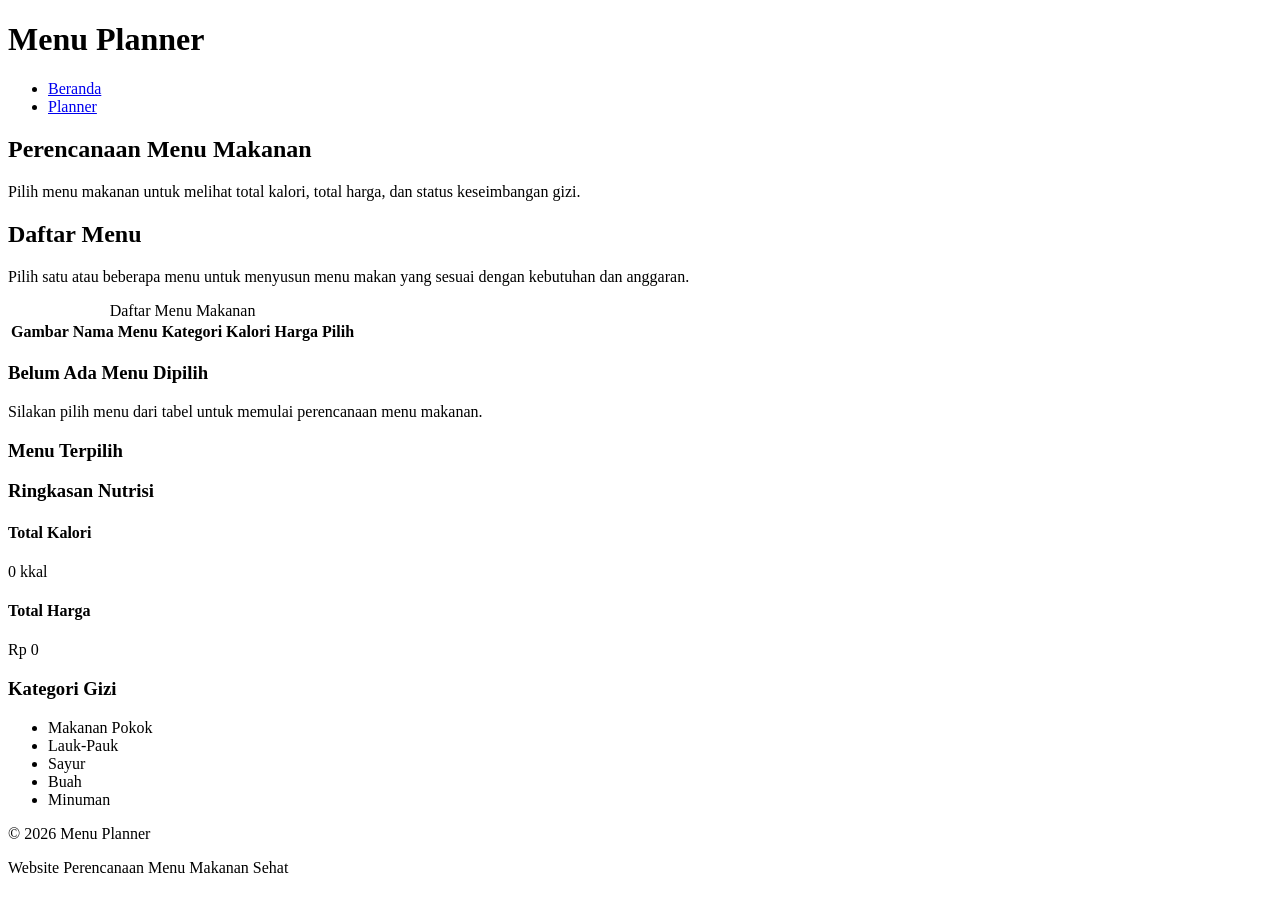
==== planner.html @ 8835a651 "Update index and planner HTML structure" ====
<!DOCTYPE html>

<html lang="id">

<head>
    <meta charset="UTF-8">
    <meta name="viewport" content="width=device-width, initial-scale=1.0">
    <title>Menu Planner</title>
    <link rel="stylesheet" href="css/style.css">
</head>

<body>

<header>

    <div class="logo">
        <h1>Menu Planner</h1>
    </div>

    <nav>

        <ul>
            <li><a href="index.html">Beranda</a></li>
            <li><a href="planner.html">Planner</a></li>
        </ul>

    </nav>

</header>

<main>

    <section class="planner-header">

        <h2>Perencanaan Menu Makanan</h2>

        <p>
            Pilih menu makanan untuk melihat total kalori,
            total harga, dan status keseimbangan gizi.
        </p>

    </section>

    <section class="planner-layout">

        <section class="menu-table-area">

            <h2>Daftar Menu</h2>

            <p>
                Pilih satu atau beberapa menu untuk menyusun
                menu makan yang sesuai dengan kebutuhan dan anggaran.
            </p>

            <table>

                <caption>
                    Daftar Menu Makanan
                </caption>

                <thead>

                    <tr>
                        <th>Gambar</th>
                        <th>Nama Menu</th>
                        <th>Kategori</th>
                        <th>Kalori</th>
                        <th>Harga</th>
                        <th>Pilih</th>
                    </tr>

                </thead>

                <tbody id="menuTableBody">

                </tbody>

            </table>

        </section>

        <aside class="planner-sidebar">

            <section id="emptyState">

                <h3>Belum Ada Menu Dipilih</h3>

                <p>
                    Silakan pilih menu dari tabel untuk memulai
                    perencanaan menu makanan.
                </p>

            </section>

            <section class="selected-menu">

                <h3>Menu Terpilih</h3>

                <div id="selectedImages">

                </div>

            </section>

            <section class="summary">

                <h3>Ringkasan Nutrisi</h3>

                <article class="summary-card">

                    <h4>Total Kalori</h4>

                    <p>
                        <span id="totalCalories">0</span> kkal
                    </p>

                </article>

                <article class="summary-card">

                    <h4>Total Harga</h4>

                    <p>
                        Rp <span id="totalPrice">0</span>
                    </p>

                </article>

            </section>

            <section class="nutrition-status">

                <h3>Kategori Gizi</h3>

                <ul>

                    <li id="statusPokok">
                         Makanan Pokok
                    </li>

                    <li id="statusLauk">
                         Lauk-Pauk
                    </li>

                    <li id="statusSayur">
                         Sayur
                    </li>

                    <li id="statusBuah">
                         Buah
                    </li>

                    <li id="statusMinuman">
                         Minuman
                    </li>

                </ul>

            </section>

            <section id="balancedBadge" hidden>

                <h3>Menu Seimbang</h3>

                <p>
                    Semua kategori gizi telah terpenuhi.
                </p>

            </section>

        </aside>

    </section>

</main>

<footer>

    <p>© 2026 Menu Planner</p>

    <p>
        Website Perencanaan Menu Makanan Sehat
    </p>

</footer>

<script src="js/script.js"></script>

</body>

</html>
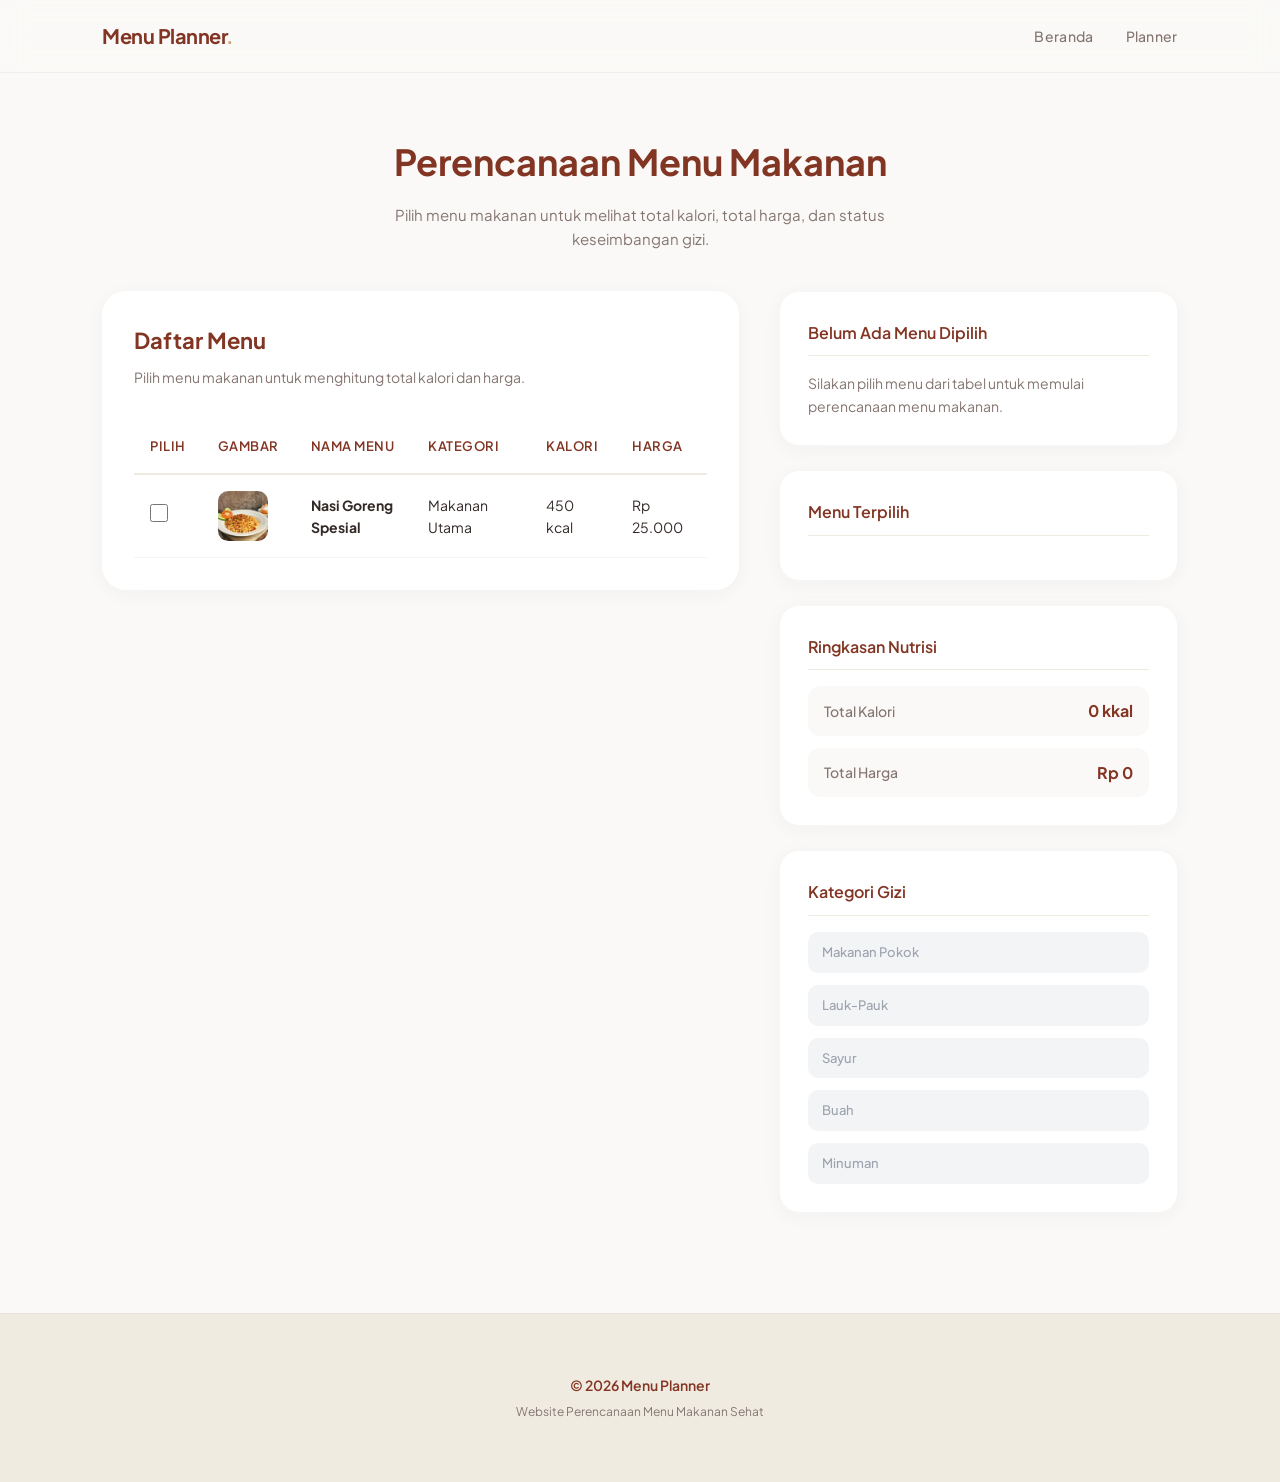
==== commit 3f9fe833: "Menambahkan Contoh Menu" ====
--- a/planner.html
+++ b/planner.html
@@ -43,41 +43,25 @@
 
     <section class="planner-layout">
 
-        <section class="menu-table-area">
-
+        <div class="menu-table-area">
             <h2>Daftar Menu</h2>
-
-            <p>
-                Pilih satu atau beberapa menu untuk menyusun
-                menu makan yang sesuai dengan kebutuhan dan anggaran.
-            </p>
-
+            <p>Pilih menu makanan untuk menghitung total kalori dan harga.</p>
+            
             <table>
-
-                <caption>
-                    Daftar Menu Makanan
-                </caption>
-
                 <thead>
-
                     <tr>
+                        <th>Pilih</th>
                         <th>Gambar</th>
                         <th>Nama Menu</th>
                         <th>Kategori</th>
                         <th>Kalori</th>
                         <th>Harga</th>
-                        <th>Pilih</th>
                     </tr>
-
                 </thead>
-
-                <tbody id="menuTableBody">
-
-                </tbody>
-
+                <tbody id="menu-container">
+                    </tbody>
             </table>
-
-        </section>
+        </div>
 
         <aside class="planner-sidebar">
 
--- a/css/style.css
+++ b/css/style.css
@@ -0,0 +1,566 @@
+@import url('https://fonts.googleapis.com/css2?family=Plus+Jakarta+Sans:wght@300;400;500;600;700&display=swap'); /* Import Font Plus Jakarta Sans */
+
+*, *::before, *::after {
+    box-sizing: border-box;
+    margin: 0;
+    padding: 0;
+}
+
+:root {
+    --bg-primary: #faf9f7;  
+    --bg-secondary: #f0ebe1;  
+    --color-primary: #833524;   
+    --color-accent: #d4a373;     
+    --text-main: #332927;        
+    --text-muted: #857571;       
+    --white: #ffffff;
+    --font-family: 'Plus Jakarta Sans', sans-serif;
+    --transition: all 0.4s cubic-bezier(0.16, 1, 0.3, 1); 
+    
+    /* Bayangan disesuaikan menggunakan tone cokelat gelap agar natural */
+    --shadow-sm: 0 4px 20px rgba(51, 41, 39, 0.04);
+    --shadow-md: 0 12px 30px rgba(51, 41, 39, 0.08);
+}
+
+html {
+    scroll-behavior: smooth;
+}
+
+body {
+    font-family: var(--font-family);
+    background-color: var(--bg-primary);
+    color: var(--text-main);
+    line-height: 1.6;
+    overflow-x: hidden;
+}
+
+img {
+    max-width: 100%;
+    height: auto;
+    display: block;
+    object-fit: cover;
+}
+
+a {
+    text-decoration: none;
+    color: inherit;
+    transition: var(--transition);
+}
+
+li {
+    list-style: none;
+}
+
+.container {
+    width: 100%;
+    max-width: 1200px;
+    margin: 0 auto;
+    padding: 0 24px;
+}
+
+/* Header Dan Nav */
+header {
+    background-color: rgba(250, 249, 247, 0.85);
+    backdrop-filter: blur(12px);
+    -webkit-backdrop-filter: blur(12px);
+    position: sticky;
+    top: 0;
+    z-index: 1000;
+    border-bottom: 1px solid rgba(51, 41, 39, 0.06);
+    padding: 20px 0;
+}
+
+header .container, 
+header {
+    display: flex;
+    justify-content: space-between;
+    align-items: center;
+}
+
+header {
+    padding: 20px 8%;
+}
+
+.logo h1 {
+    font-size: 20px;
+    font-weight: 700;
+    letter-spacing: -0.5px;
+    color: var(--color-primary);
+    position: relative;
+}
+
+.logo h1::after {
+    content: '.';
+    color: var(--color-accent);
+}
+
+nav ul {
+    display: flex;
+    gap: 32px;
+}
+
+nav ul a {
+    font-size: 14px;
+    font-weight: 500;
+    color: var(--text-muted);
+    letter-spacing: 0.3px;
+}
+
+nav ul a:hover {
+    color: var(--color-primary);
+}
+
+.planner-button, 
+#hero .hero-content a, 
+#cta a {
+    display: inline-block;
+    background-color: var(--color-primary);
+    color: var(--white);
+    padding: 12px 28px;
+    font-size: 14px;
+    font-weight: 500;
+    border-radius: 50px; 
+    letter-spacing: 0.3px;
+    box-shadow: var(--shadow-sm);
+    border: 1px solid transparent;
+}
+
+.planner-button:hover, 
+#hero .hero-content a:hover, 
+#cta a:hover {
+    background-color: var(--bg-primary);
+    color: var(--color-primary);
+    border-color: var(--color-primary);
+    transform: translateY(-2px);
+    box-shadow: var(--shadow-md);
+}
+
+/* Landing Page-Styling*/
+
+/* Hero Section */
+#hero {
+    display: flex;
+    align-items: center;
+    justify-content: space-between;
+    padding: 80px 8% 120px 8%;
+    gap: 60px;
+    min-height: calc(100vh - 85px);
+}
+
+.hero-content {
+    flex: 1;
+    max-width: 550px;
+}
+
+.hero-content h2 {
+    font-size: 48px;
+    line-height: 1.2;
+    font-weight: 600;
+    color: var(--color-primary);
+    margin-bottom: 24px;
+    letter-spacing: -1px;
+}
+
+.hero-content p {
+    font-size: 16px;
+    color: var(--text-muted);
+    margin-bottom: 40px;
+    font-weight: 400;
+}
+
+.hero-image {
+    flex: 1;
+    position: relative;
+}
+
+.hero-image img {
+    width: 100%;
+    height: 500px;
+    border-radius: 24px;
+    box-shadow: var(--shadow-md);
+}
+
+/* About Section */
+#about {
+    display: flex;
+    align-items: center;
+    background-color: var(--bg-secondary);
+    padding: 100px 8%;
+    gap: 80px;
+}
+
+.about-image {
+    flex: 1;
+}
+
+.about-image img {
+    width: 100%;
+    height: 400px;
+    border-radius: 24px;
+    box-shadow: var(--shadow-md);
+}
+
+.about-content {
+    flex: 1;
+    max-width: 500px;
+}
+
+.about-content h2 {
+    font-size: 36px;
+    color: var(--color-primary);
+    margin-bottom: 24px;
+    font-weight: 600;
+}
+
+.about-content p {
+    font-size: 15px;
+    color: var(--text-muted);
+    margin-bottom: 20px;
+}
+
+/* Featured Menu & Features Grid */
+#featured, #features {
+    padding: 120px 8% 60px 8%;
+    text-align: center;
+}
+
+#featured h2, #features h2 {
+    font-size: 36px;
+    color: var(--color-primary);
+    margin-bottom: 60px;
+    font-weight: 600;
+}
+
+.menu-grid, .feature-grid {
+    display: grid;
+    grid-template-columns: repeat(auto-fit, minmax(240px, 1fr));
+    gap: 32px;
+}
+
+/* Card Styling */
+.menu-card, .feature-card {
+    background-color: var(--white);
+    border-radius: 20px;
+    padding: 20px;
+    text-align: left;
+    box-shadow: var(--shadow-sm);
+    transition: var(--transition);
+    border: 1px solid rgba(51, 41, 39, 0.04);
+}
+
+.menu-card:hover, .feature-card:hover {
+    transform: translateY(-8px);
+    box-shadow: var(--shadow-md);
+}
+
+.menu-card img {
+    width: 100%;
+    height: 200px;
+    border-radius: 14px;
+    margin-bottom: 20px;
+}
+
+.menu-card h3 {
+    font-size: 18px;
+    font-weight: 600;
+    color: var(--color-primary);
+}
+
+.feature-card {
+    padding: 40px 30px;
+}
+
+.feature-card h3 {
+    font-size: 20px;
+    color: var(--color-primary);
+    margin-bottom: 16px;
+    font-weight: 600;
+}
+
+.feature-card p {
+    font-size: 14px;
+    color: var(--text-muted);
+}
+
+/* Statistics Section */
+#statistics {
+    display: flex;
+    justify-content: space-around;
+    background-color: var(--color-primary);
+    color: var(--white);
+    padding: 80px 8%;
+    margin: 60px 8%;
+    border-radius: 32px;
+    text-align: center;
+}
+
+.stat-card h3 {
+    font-size: 48px;
+    font-weight: 700;
+    color: var(--color-accent);
+    margin-bottom: 8px;
+}
+
+.stat-card p {
+    font-size: 14px;
+    letter-spacing: 1px;
+    text-transform: uppercase;
+    opacity: 0.8;
+}
+
+/* CTA Section */
+#cta {
+    padding: 120px 8%;
+    text-align: center;
+    background-color: var(--bg-secondary);
+    margin-top: 60px;
+}
+
+#cta h2 {
+    font-size: 40px;
+    color: var(--color-primary);
+    margin-bottom: 16px;
+    font-weight: 600;
+}
+
+#cta p {
+    font-size: 16px;
+    color: var(--text-muted);
+    margin-bottom: 32px;
+}
+
+/* Planner Page */
+.planner-header {
+    text-align: center;
+    padding: 60px 8% 40px 8%;
+    max-width: 700px;
+    margin: 0 auto;
+}
+
+.planner-header h2 {
+    font-size: 36px;
+    color: var(--color-primary);
+    margin-bottom: 12px;
+}
+
+.planner-header p {
+    color: var(--text-muted);
+    font-size: 15px;
+}
+
+.planner-layout {
+    display: grid;
+    grid-template-columns: 1.6fr 1fr;
+    gap: 40px;
+    padding: 0 8% 100px 8%;
+    align-items: start;
+}
+
+.menu-table-area {
+    background-color: var(--white);
+    padding: 32px;
+    border-radius: 24px;
+    box-shadow: var(--shadow-sm);
+}
+
+.menu-table-area h2 {
+    font-size: 22px;
+    color: var(--color-primary);
+    margin-bottom: 8px;
+}
+
+.menu-table-area p {
+    font-size: 14px;
+    color: var(--text-muted);
+    margin-bottom: 32px;
+}
+
+table {
+    width: 100%;
+    border-collapse: collapse;
+    text-align: left;
+}
+
+caption {
+    display: none;
+}
+
+th {
+    font-family: var(--font-family);
+    font-size: 13px;
+    font-weight: 600;
+    text-transform: uppercase;
+    letter-spacing: 0.5px;
+    color: var(--color-primary);
+    padding: 16px;
+    border-bottom: 2px solid var(--bg-secondary);
+}
+
+td {
+    padding: 16px;
+    border-bottom: 1px solid rgba(51, 41, 39, 0.05);
+    font-size: 14px;
+    vertical-align: middle;
+}
+
+td img {
+    width: 50px;
+    height: 50px;
+    border-radius: 10px;
+}
+
+td input[type="checkbox"] {
+    accent-color: var(--color-primary);
+    width: 18px;
+    height: 18px;
+    cursor: pointer;
+}
+
+.planner-sidebar {
+    display: flex;
+    flex-direction: column;
+    gap: 24px;
+}
+
+.planner-sidebar section {
+    background-color: var(--white);
+    padding: 28px;
+    border-radius: 20px;
+    box-shadow: var(--shadow-sm);
+    border: 1px solid rgba(51, 41, 39, 0.04);
+}
+
+.planner-sidebar h3 {
+    font-size: 16px;
+    font-weight: 600;
+    color: var(--color-primary);
+    margin-bottom: 16px;
+    position: relative;
+    padding-bottom: 10px;
+    border-bottom: 1px solid var(--bg-secondary);
+}
+
+#emptyState p {
+    font-size: 14px;
+    color: var(--text-muted);
+}
+
+.summary-card {
+    display: flex;
+    justify-content: space-between;
+    align-items: center;
+    margin-bottom: 12px;
+    padding: 12px 16px;
+    background-color: var(--bg-primary);
+    border-radius: 12px;
+}
+
+.summary-card:last-of-type {
+    margin-bottom: 0;
+}
+
+.summary-card h4 {
+    font-size: 14px;
+    font-weight: 500;
+    color: var(--text-muted);
+}
+
+.summary-card p {
+    font-size: 16px;
+    font-weight: 700;
+    color: var(--color-primary);
+}
+
+.nutrition-status ul {
+    display: flex;
+    flex-direction: column;
+    gap: 12px;
+}
+
+.nutrition-status li {
+    font-size: 13px;
+    font-weight: 500;
+    padding: 10px 14px;
+    background-color: #f3f4f6; 
+    color: #9ca3af;
+    border-radius: 10px;
+    display: flex;
+    align-items: center;
+    gap: 10px;
+    transition: var(--transition);
+}
+
+.nutrition-status li.active {
+    background-color: rgba(131, 53, 36, 0.08);
+    color: var(--color-primary);
+    font-weight: 600;
+}
+
+#balancedBadge {
+    /* Gradien untuk kesan menu seimbang menggunakan warna turunan bata gelap */
+    background: linear-gradient(135deg, var(--color-primary), #592418) !important;
+    color: var(--white);
+    text-align: center;
+}
+
+#balancedBadge h3 {
+    color: var(--color-accent) !important;
+    border-bottom: 1px solid rgba(255,255,255,0.1);
+}
+
+#balancedBadge p {
+    font-size: 14px;
+    opacity: 0.9;
+}
+
+/* Footer Section */
+footer {
+    background-color: var(--bg-secondary);
+    padding: 60px 8%;
+    text-align: center;
+    border-top: 1px solid rgba(51, 41, 39, 0.05);
+}
+
+footer p:first-child {
+    font-size: 14px;
+    font-weight: 600;
+    color: var(--color-primary);
+    margin-bottom: 6px;
+}
+
+footer p:last-child {
+    font-size: 12px;
+    color: var(--text-muted);
+}
+
+/* Responsive Design */
+@media (max-width: 992px) {
+    #hero, #about {
+        flex-direction: column;
+        text-align: center;
+        padding: 60px 5%;
+    }
+    .hero-content, .about-content {
+        max-width: 100%;
+    }
+    .planner-layout {
+        grid-template-columns: 1fr;
+        padding: 0 5% 60px 5%;
+    }
+    header {
+        padding: 20px 5%;
+    }
+}
+
+@media (max-width: 768px) {
+    nav {
+        display: none; 
+    }
+    .hero-content h2 {
+        font-size: 36px;
+    }
+    #statistics {
+        flex-direction: column;
+        gap: 40px;
+    }
+}
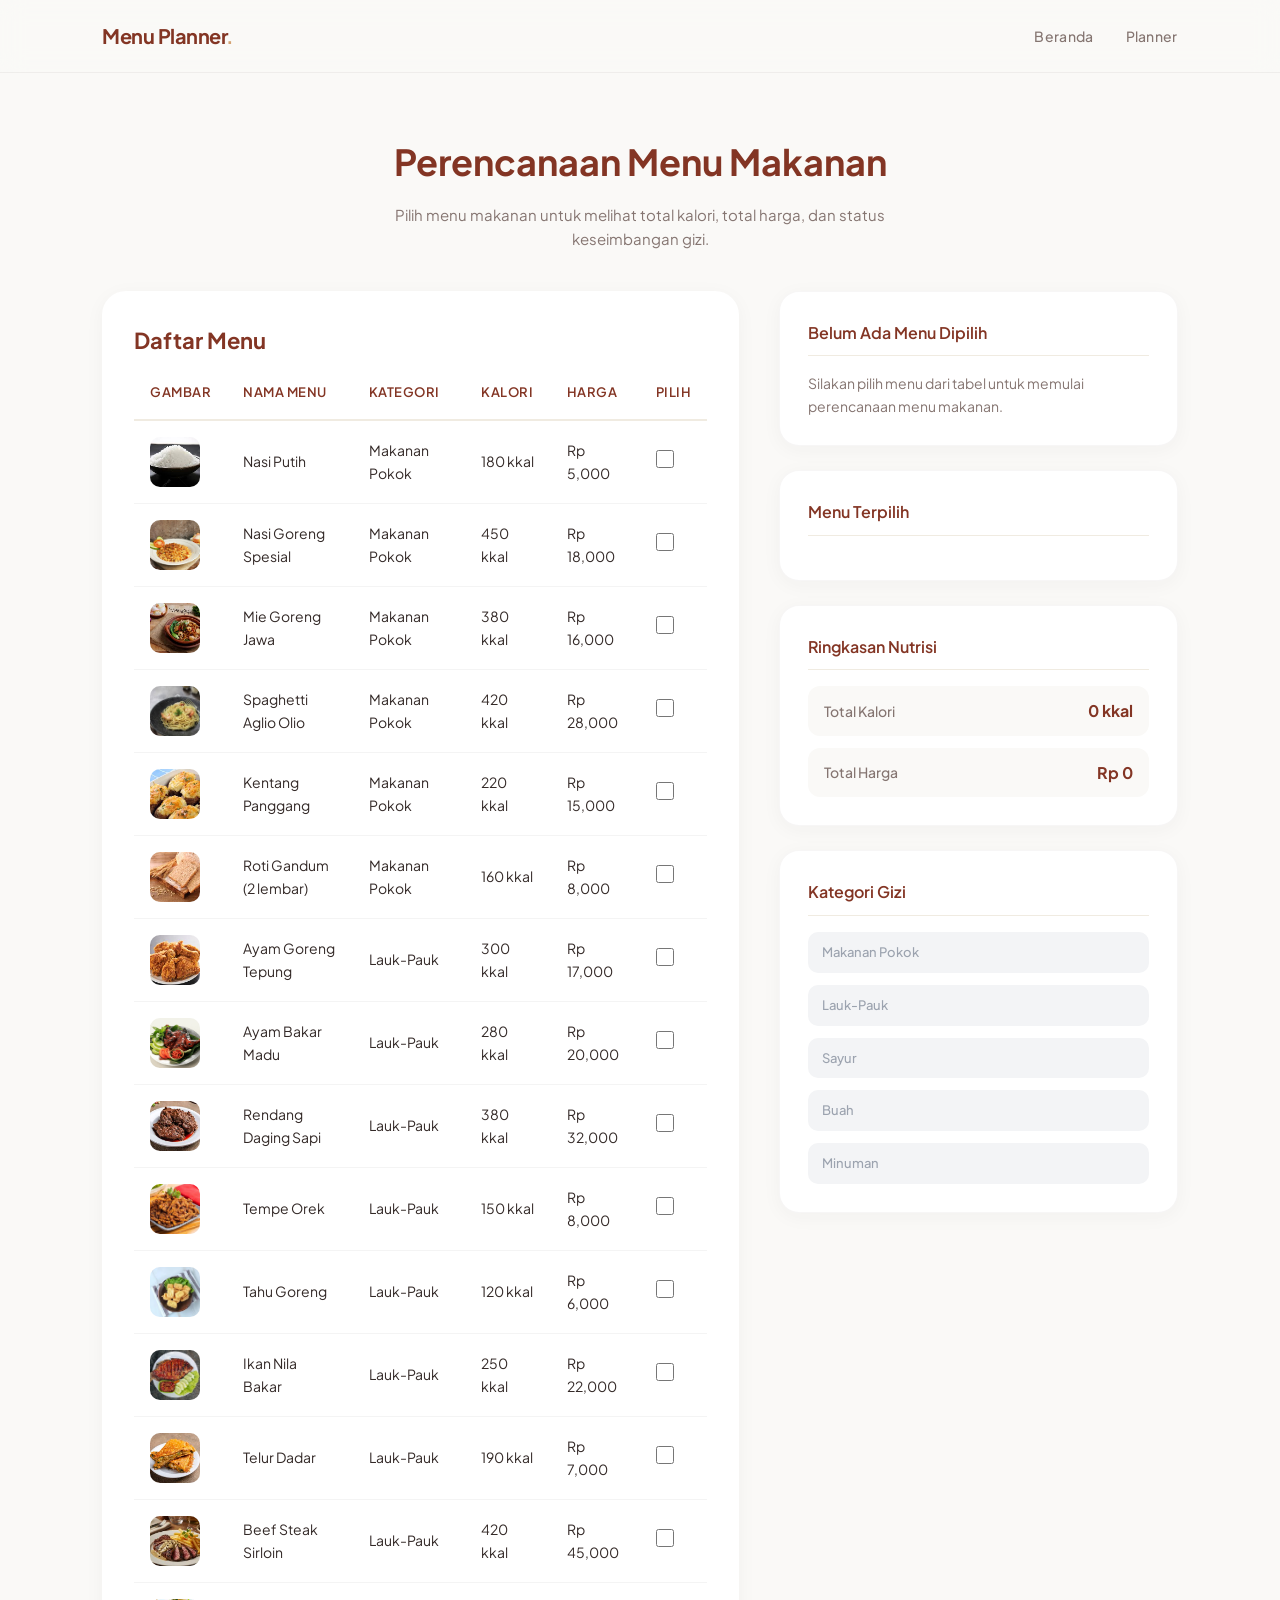
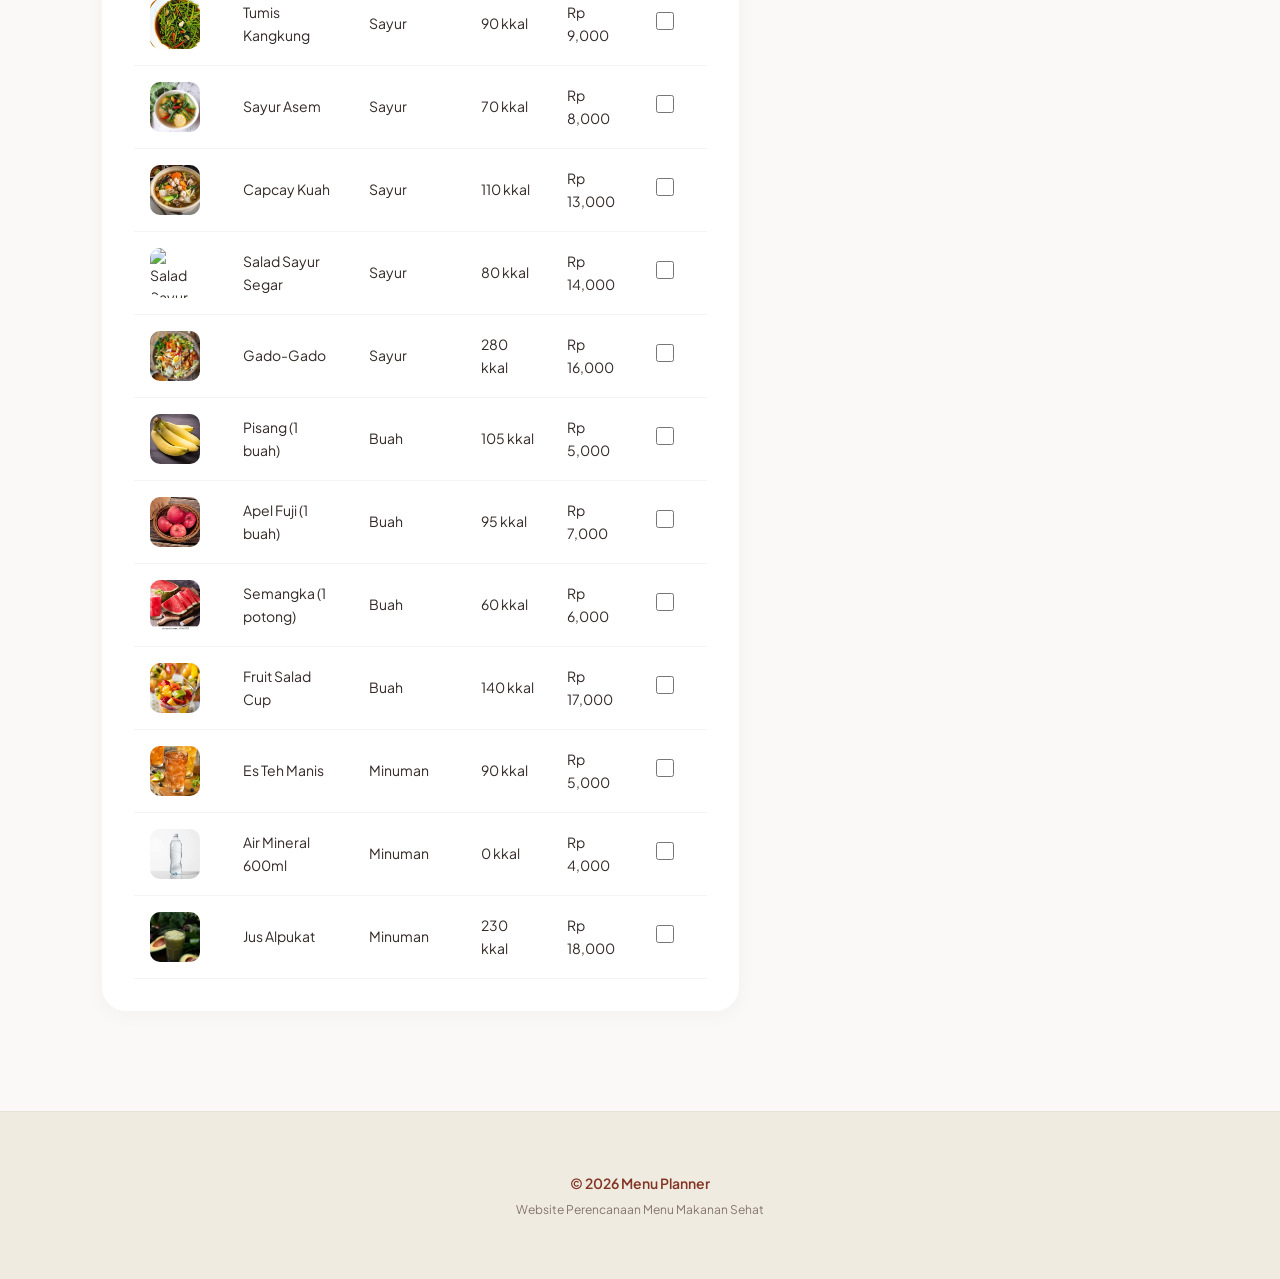
==== commit aa4cc33a: "Menambahkan planner HTML dan gambar menu" ====
--- a/planner.html
+++ b/planner.html
@@ -1,5 +1,4 @@
 <!DOCTYPE html>
-
 <html lang="id">
 
 <head>
@@ -10,166 +9,316 @@
 </head>
 
 <body>
-
-<header>
-
-    <div class="logo">
-        <h1>Menu Planner</h1>
-    </div>
-
-    <nav>
-
-        <ul>
-            <li><a href="index.html">Beranda</a></li>
-            <li><a href="planner.html">Planner</a></li>
-        </ul>
-
-    </nav>
-
-</header>
-
-<main>
-
-    <section class="planner-header">
-
-        <h2>Perencanaan Menu Makanan</h2>
-
-        <p>
-            Pilih menu makanan untuk melihat total kalori,
-            total harga, dan status keseimbangan gizi.
-        </p>
-
-    </section>
-
-    <section class="planner-layout">
-
-        <div class="menu-table-area">
-            <h2>Daftar Menu</h2>
-            <p>Pilih menu makanan untuk menghitung total kalori dan harga.</p>
-            
-            <table>
-                <thead>
-                    <tr>
-                        <th>Pilih</th>
-                        <th>Gambar</th>
-                        <th>Nama Menu</th>
-                        <th>Kategori</th>
-                        <th>Kalori</th>
-                        <th>Harga</th>
-                    </tr>
-                </thead>
-                <tbody id="menu-container">
+    <header>
+        <div class="logo">
+            <h1>Menu Planner</h1>
+        </div>
+        <nav>
+            <ul>
+                <li><a href="index.html">Beranda</a></li>
+                <li><a href="planner.html">Planner</a></li>
+            </ul>
+        </nav>
+    </header>
+    <main>
+        <section class="planner-header">
+            <h2>Perencanaan Menu Makanan</h2>
+            <p>Pilih menu makanan untuk melihat total kalori, total harga, dan status keseimbangan gizi.</p>
+        </section>
+        <section class="planner-layout">
+            <section class="menu-table-area">
+                <h2>Daftar Menu</h2>
+                <table>
+                    <thead>
+                        <tr>
+                            <th>Gambar</th>
+                            <th>Nama Menu</th>
+                            <th>Kategori</th>
+                            <th>Kalori</th>
+                            <th>Harga</th>
+                            <th>Pilih</th>
+                        </tr>
+                    </thead>
+                    <tbody>
+                        <tr data-name="Nasi Putih" data-category="Makanan Pokok" data-calories="180" data-price="5000"
+                            data-image="images/nasi-putih.jpg">
+                            <td><img src="images/Nasi-Putih.jpg" alt="Nasi Putih" width="70"></td>
+                            <td>Nasi Putih</td>
+                            <td>Makanan Pokok</td>
+                            <td>180 kkal</td>
+                            <td>Rp 5,000</td>
+                            <td><input type="checkbox"></td>
+                        </tr>
+                        <tr data-name="Nasi Goreng Spesial" data-category="Makanan Pokok" data-calories="450"
+                            data-price="18000" data-image="images/nasi-goreng-spesial.jpg">
+                            <td><img src="images/Nasi-Goreng-Spesial.jpg" alt="Nasi Goreng Spesial" width="70"></td>
+                            <td>Nasi Goreng Spesial</td>
+                            <td>Makanan Pokok</td>
+                            <td>450 kkal</td>
+                            <td>Rp 18,000</td>
+                            <td><input type="checkbox"></td>
+                        </tr>
+                        <tr data-name="Mie Goreng Jawa" data-category="Makanan Pokok" data-calories="380"
+                            data-price="16000" data-image="images/mie-goreng-jawa.jpg">
+                            <td><img src="images/Mie-Goreng-Jawa.jpg" alt="Mie Goreng Jawa" width="70"></td>
+                            <td>Mie Goreng Jawa</td>
+                            <td>Makanan Pokok</td>
+                            <td>380 kkal</td>
+                            <td>Rp 16,000</td>
+                            <td><input type="checkbox"></td>
+                        </tr>
+                        <tr data-name="Spaghetti Aglio Olio" data-category="Makanan Pokok" data-calories="420"
+                            data-price="28000" data-image="images/spaghetti-aglio-olio.jpg">
+                            <td><img src="images/Spaghetti-Aglio-Olio.jpg" alt="Spaghetti Aglio Olio" width="70"></td>
+                            <td>Spaghetti Aglio Olio</td>
+                            <td>Makanan Pokok</td>
+                            <td>420 kkal</td>
+                            <td>Rp 28,000</td>
+                            <td><input type="checkbox"></td>
+                        </tr>
+                        <tr data-name="Kentang Panggang" data-category="Makanan Pokok" data-calories="220"
+                            data-price="15000" data-image="images/kentang-panggang.jpg">
+                            <td><img src="images/Kentang-Panggang.jpg" alt="Kentang Panggang" width="70"></td>
+                            <td>Kentang Panggang</td>
+                            <td>Makanan Pokok</td>
+                            <td>220 kkal</td>
+                            <td>Rp 15,000</td>
+                            <td><input type="checkbox"></td>
+                        </tr>
+                        <tr data-name="Roti Gandum (2 lembar)" data-category="Makanan Pokok" data-calories="160"
+                            data-price="8000" data-image="images/roti-gandum.jpg">
+                            <td><img src="images/Roti-Gandum.jpg" alt="Roti Gandum (2 lembar)" width="70"></td>
+                            <td>Roti Gandum (2 lembar)</td>
+                            <td>Makanan Pokok</td>
+                            <td>160 kkal</td>
+                            <td>Rp 8,000</td>
+                            <td><input type="checkbox"></td>
+                        </tr>
+                        <tr data-name="Ayam Goreng Tepung" data-category="Lauk-Pauk" data-calories="300"
+                            data-price="17000" data-image="images/ayam-goreng-tepung.jpg">
+                            <td><img src="images/Ayam-Goreng-Tepung.jpg" alt="Ayam Goreng Tepung" width="70"></td>
+                            <td>Ayam Goreng Tepung</td>
+                            <td>Lauk-Pauk</td>
+                            <td>300 kkal</td>
+                            <td>Rp 17,000</td>
+                            <td><input type="checkbox"></td>
+                        </tr>
+                        <tr data-name="Ayam Bakar Madu" data-category="Lauk-Pauk" data-calories="280" data-price="20000"
+                            data-image="images/ayam-bakar-madu.jpg">
+                            <td><img src="images/Ayam-Bakar-Madu.png" alt="Ayam Bakar Madu" width="70"></td>
+                            <td>Ayam Bakar Madu</td>
+                            <td>Lauk-Pauk</td>
+                            <td>280 kkal</td>
+                            <td>Rp 20,000</td>
+                            <td><input type="checkbox"></td>
+                        </tr>
+                        <tr data-name="Rendang Daging Sapi" data-category="Lauk-Pauk" data-calories="380"
+                            data-price="32000" data-image="images/rendang.jpg">
+                            <td><img src="images/Rendang.jpg" alt="Rendang Daging Sapi" width="70"></td>
+                            <td>Rendang Daging Sapi</td>
+                            <td>Lauk-Pauk</td>
+                            <td>380 kkal</td>
+                            <td>Rp 32,000</td>
+                            <td><input type="checkbox"></td>
+                        </tr>
+                        <tr data-name="Tempe Orek" data-category="Lauk-Pauk" data-calories="150" data-price="8000"
+                            data-image="images/tempe-orek.jpg">
+                            <td><img src="images/Tempe-Orek.jpg" alt="Tempe Orek" width="70"></td>
+                            <td>Tempe Orek</td>
+                            <td>Lauk-Pauk</td>
+                            <td>150 kkal</td>
+                            <td>Rp 8,000</td>
+                            <td><input type="checkbox"></td>
+                        </tr>
+                        <tr data-name="Tahu Goreng" data-category="Lauk-Pauk" data-calories="120" data-price="6000"
+                            data-image="images/tahu-goreng.jpg">
+                            <td><img src="images/Tahu-Goreng.jpg" alt="Tahu Goreng" width="70"></td>
+                            <td>Tahu Goreng</td>
+                            <td>Lauk-Pauk</td>
+                            <td>120 kkal</td>
+                            <td>Rp 6,000</td>
+                            <td><input type="checkbox"></td>
+                        </tr>
+                        <tr data-name="Ikan Nila Bakar" data-category="Lauk-Pauk" data-calories="250" data-price="22000"
+                            data-image="images/ikan-nila-bakar.jpg">
+                            <td><img src="images/Ikan-Nila-Bakar.jpg" alt="Ikan Nila Bakar" width="70"></td>
+                            <td>Ikan Nila Bakar</td>
+                            <td>Lauk-Pauk</td>
+                            <td>250 kkal</td>
+                            <td>Rp 22,000</td>
+                            <td><input type="checkbox"></td>
+                        </tr>
+                        <tr data-name="Telur Dadar" data-category="Lauk-Pauk" data-calories="190" data-price="7000"
+                            data-image="images/telur-dadar.jpg">
+                            <td><img src="images/Telur-Dadar.jpg" alt="Telur Dadar" width="70"></td>
+                            <td>Telur Dadar</td>
+                            <td>Lauk-Pauk</td>
+                            <td>190 kkal</td>
+                            <td>Rp 7,000</td>
+                            <td><input type="checkbox"></td>
+                        </tr>
+                        <tr data-name="Beef Steak Sirloin" data-category="Lauk-Pauk" data-calories="420"
+                            data-price="45000" data-image="images/beef-steak-sirloin.jpg">
+                            <td><img src="images/Beef-Steak-Sirloin.jpg" alt="Beef Steak Sirloin" width="70"></td>
+                            <td>Beef Steak Sirloin</td>
+                            <td>Lauk-Pauk</td>
+                            <td>420 kkal</td>
+                            <td>Rp 45,000</td>
+                            <td><input type="checkbox"></td>
+                        </tr>
+                        <tr data-name="Tumis Kangkung" data-category="Sayur" data-calories="90" data-price="9000"
+                            data-image="images/tumis-kangkung.jpg">
+                            <td><img src="images/Tumis-Kangkung.jpg" alt="Tumis Kangkung" width="70"></td>
+                            <td>Tumis Kangkung</td>
+                            <td>Sayur</td>
+                            <td>90 kkal</td>
+                            <td>Rp 9,000</td>
+                            <td><input type="checkbox"></td>
+                        </tr>
+                        <tr data-name="Sayur Asem" data-category="Sayur" data-calories="70" data-price="8000"
+                            data-image="images/sayur-asem.jpg">
+                            <td><img src="images/Sayur-Asem.jpg" alt="Sayur Asem" width="70"></td>
+                            <td>Sayur Asem</td>
+                            <td>Sayur</td>
+                            <td>70 kkal</td>
+                            <td>Rp 8,000</td>
+                            <td><input type="checkbox"></td>
+                        </tr>
+                        <tr data-name="Capcay Kuah" data-category="Sayur" data-calories="110" data-price="13000"
+                            data-image="images/capcay-kuah.jpg">
+                            <td><img src="images/Capcay-Kuah.jpg" alt="Capcay Kuah" width="70"></td>
+                            <td>Capcay Kuah</td>
+                            <td>Sayur</td>
+                            <td>110 kkal</td>
+                            <td>Rp 13,000</td>
+                            <td><input type="checkbox"></td>
+                        </tr>
+                        <tr data-name="Salad Sayur Segar" data-category="Sayur" data-calories="80" data-price="14000"
+                            data-image="images/salad-sayur-segar.jpg">
+                            <td><img src="images/Salad-Sayur.jpg" alt="Salad Sayur Segar" width="70"></td>
+                            <td>Salad Sayur Segar</td>
+                            <td>Sayur</td>
+                            <td>80 kkal</td>
+                            <td>Rp 14,000</td>
+                            <td><input type="checkbox"></td>
+                        </tr>
+                        <tr data-name="Gado-Gado" data-category="Sayur" data-calories="280" data-price="16000"
+                            data-image="images/gado-gado.jpg">
+                            <td><img src="images/Gado-Gado.jpg" alt="Gado-Gado" width="70"></td>
+                            <td>Gado-Gado</td>
+                            <td>Sayur</td>
+                            <td>280 kkal</td>
+                            <td>Rp 16,000</td>
+                            <td><input type="checkbox"></td>
+                        </tr>
+                        <tr data-name="Pisang (1 buah)" data-category="Buah" data-calories="105" data-price="5000"
+                            data-image="images/pisang.jpg">
+                            <td><img src="images/Pisang.jpg" alt="Pisang (1 buah)" width="70"></td>
+                            <td>Pisang (1 buah)</td>
+                            <td>Buah</td>
+                            <td>105 kkal</td>
+                            <td>Rp 5,000</td>
+                            <td><input type="checkbox"></td>
+                        </tr>
+                        <tr data-name="Apel Fuji (1 buah)" data-category="Buah" data-calories="95" data-price="7000"
+                            data-image="images/apel-fuji.jpg">
+                            <td><img src="images/Apel-Fuji.jpg" alt="Apel Fuji (1 buah)" width="70"></td>
+                            <td>Apel Fuji (1 buah)</td>
+                            <td>Buah</td>
+                            <td>95 kkal</td>
+                            <td>Rp 7,000</td>
+                            <td><input type="checkbox"></td>
+                        </tr>
+                        <tr data-name="Semangka (1 potong)" data-category="Buah" data-calories="60" data-price="6000"
+                            data-image="images/semangka.jpg">
+                            <td><img src="images/Semangka.jpg" alt="Semangka (1 potong)" width="70"></td>
+                            <td>Semangka (1 potong)</td>
+                            <td>Buah</td>
+                            <td>60 kkal</td>
+                            <td>Rp 6,000</td>
+                            <td><input type="checkbox"></td>
+                        </tr>
+                        <tr data-name="Fruit Salad Cup" data-category="Buah" data-calories="140" data-price="17000"
+                            data-image="images/fruit-salad-cup.jpg">
+                            <td><img src="images/Fruit-Salad.jpg" alt="Fruit Salad Cup" width="70"></td>
+                            <td>Fruit Salad Cup</td>
+                            <td>Buah</td>
+                            <td>140 kkal</td>
+                            <td>Rp 17,000</td>
+                            <td><input type="checkbox"></td>
+                        </tr>
+                        <tr data-name="Es Teh Manis" data-category="Minuman" data-calories="90" data-price="5000"
+                            data-image="images/es-teh-manis.jpg">
+                            <td><img src="images/Es-Teh-Manis.jpg" alt="Es Teh Manis" width="70"></td>
+                            <td>Es Teh Manis</td>
+                            <td>Minuman</td>
+                            <td>90 kkal</td>
+                            <td>Rp 5,000</td>
+                            <td><input type="checkbox"></td>
+                        </tr>
+                        <tr data-name="Air Mineral 600ml" data-category="Minuman" data-calories="0" data-price="4000"
+                            data-image="images/air-mineral-600ml.jpg">
+                            <td><img src="images/Air-Mineral.jpg" alt="Air Mineral 600ml" width="70"></td>
+                            <td>Air Mineral 600ml</td>
+                            <td>Minuman</td>
+                            <td>0 kkal</td>
+                            <td>Rp 4,000</td>
+                            <td><input type="checkbox"></td>
+                        </tr>
+                        <tr data-name="Jus Alpukat" data-category="Minuman" data-calories="230" data-price="18000"
+                            data-image="images/jus-alpukat.jpg">
+                            <td><img src="images/Jus-Alpukat.jpg" alt="Jus Alpukat" width="70"></td>
+                            <td>Jus Alpukat</td>
+                            <td>Minuman</td>
+                            <td>230 kkal</td>
+                            <td>Rp 18,000</td>
+                            <td><input type="checkbox"></td>
+                        </tr>
                     </tbody>
-            </table>
-        </div>
-
-        <aside class="planner-sidebar">
-
-            <section id="emptyState">
-
-                <h3>Belum Ada Menu Dipilih</h3>
-
-                <p>
-                    Silakan pilih menu dari tabel untuk memulai
-                    perencanaan menu makanan.
-                </p>
-
+                </table>
             </section>
-
-            <section class="selected-menu">
-
-                <h3>Menu Terpilih</h3>
-
-                <div id="selectedImages">
-
-                </div>
-
-            </section>
-
-            <section class="summary">
-
-                <h3>Ringkasan Nutrisi</h3>
-
-                <article class="summary-card">
-
-                    <h4>Total Kalori</h4>
-
-                    <p>
-                        <span id="totalCalories">0</span> kkal
-                    </p>
-
-                </article>
-
-                <article class="summary-card">
-
-                    <h4>Total Harga</h4>
-
-                    <p>
-                        Rp <span id="totalPrice">0</span>
-                    </p>
-
-                </article>
-
-            </section>
-
-            <section class="nutrition-status">
-
-                <h3>Kategori Gizi</h3>
-
-                <ul>
-
-                    <li id="statusPokok">
-                         Makanan Pokok
-                    </li>
-
-                    <li id="statusLauk">
-                         Lauk-Pauk
-                    </li>
-
-                    <li id="statusSayur">
-                         Sayur
-                    </li>
-
-                    <li id="statusBuah">
-                         Buah
-                    </li>
-
-                    <li id="statusMinuman">
-                         Minuman
-                    </li>
-
-                </ul>
-
-            </section>
-
-            <section id="balancedBadge" hidden>
-
-                <h3>Menu Seimbang</h3>
-
-                <p>
-                    Semua kategori gizi telah terpenuhi.
-                </p>
-
-            </section>
-
-        </aside>
-
-    </section>
-
-</main>
-
-<footer>
-
-    <p>© 2026 Menu Planner</p>
-
-    <p>
-        Website Perencanaan Menu Makanan Sehat
-    </p>
-
-</footer>
-
-<script src="js/script.js"></script>
-
+            <aside class="planner-sidebar">
+                <section id="emptyState">
+                    <h3>Belum Ada Menu Dipilih</h3>
+                    <p>Silakan pilih menu dari tabel untuk memulai perencanaan menu makanan.</p>
+                </section>
+                <section class="selected-menu">
+                    <h3>Menu Terpilih</h3>
+                    <div id="selectedImages"></div>
+                </section>
+                <section class="summary">
+                    <h3>Ringkasan Nutrisi</h3>
+                    <article class="summary-card">
+                        <h4>Total Kalori</h4>
+                        <p><span id="totalCalories">0</span> kkal</p>
+                    </article>
+                    <article class="summary-card">
+                        <h4>Total Harga</h4>
+                        <p>Rp <span id="totalPrice">0</span></p>
+                    </article>
+                </section>
+                <section class="nutrition-status">
+                    <h3>Kategori Gizi</h3>
+                    <ul>
+                        <li id="statusPokok">Makanan Pokok</li>
+                        <li id="statusLauk">Lauk-Pauk</li>
+                        <li id="statusSayur">Sayur</li>
+                        <li id="statusBuah">Buah</li>
+                        <li id="statusMinuman">Minuman</li>
+                    </ul>
+                </section>
+                <section id="balancedBadge" hidden>
+                    <h3>Menu Seimbang</h3>
+                    <p>Semua kategori gizi telah terpenuhi.</p>
+                </section>
+            </aside>
+        </section>
+    </main>
+    <footer>
+        <p>© 2026 Menu Planner</p>
+        <p>Website Perencanaan Menu Makanan Sehat</p>
+    </footer>
+    <script src="js/script.js"></script>
 </body>
 
-</html>
+</html>
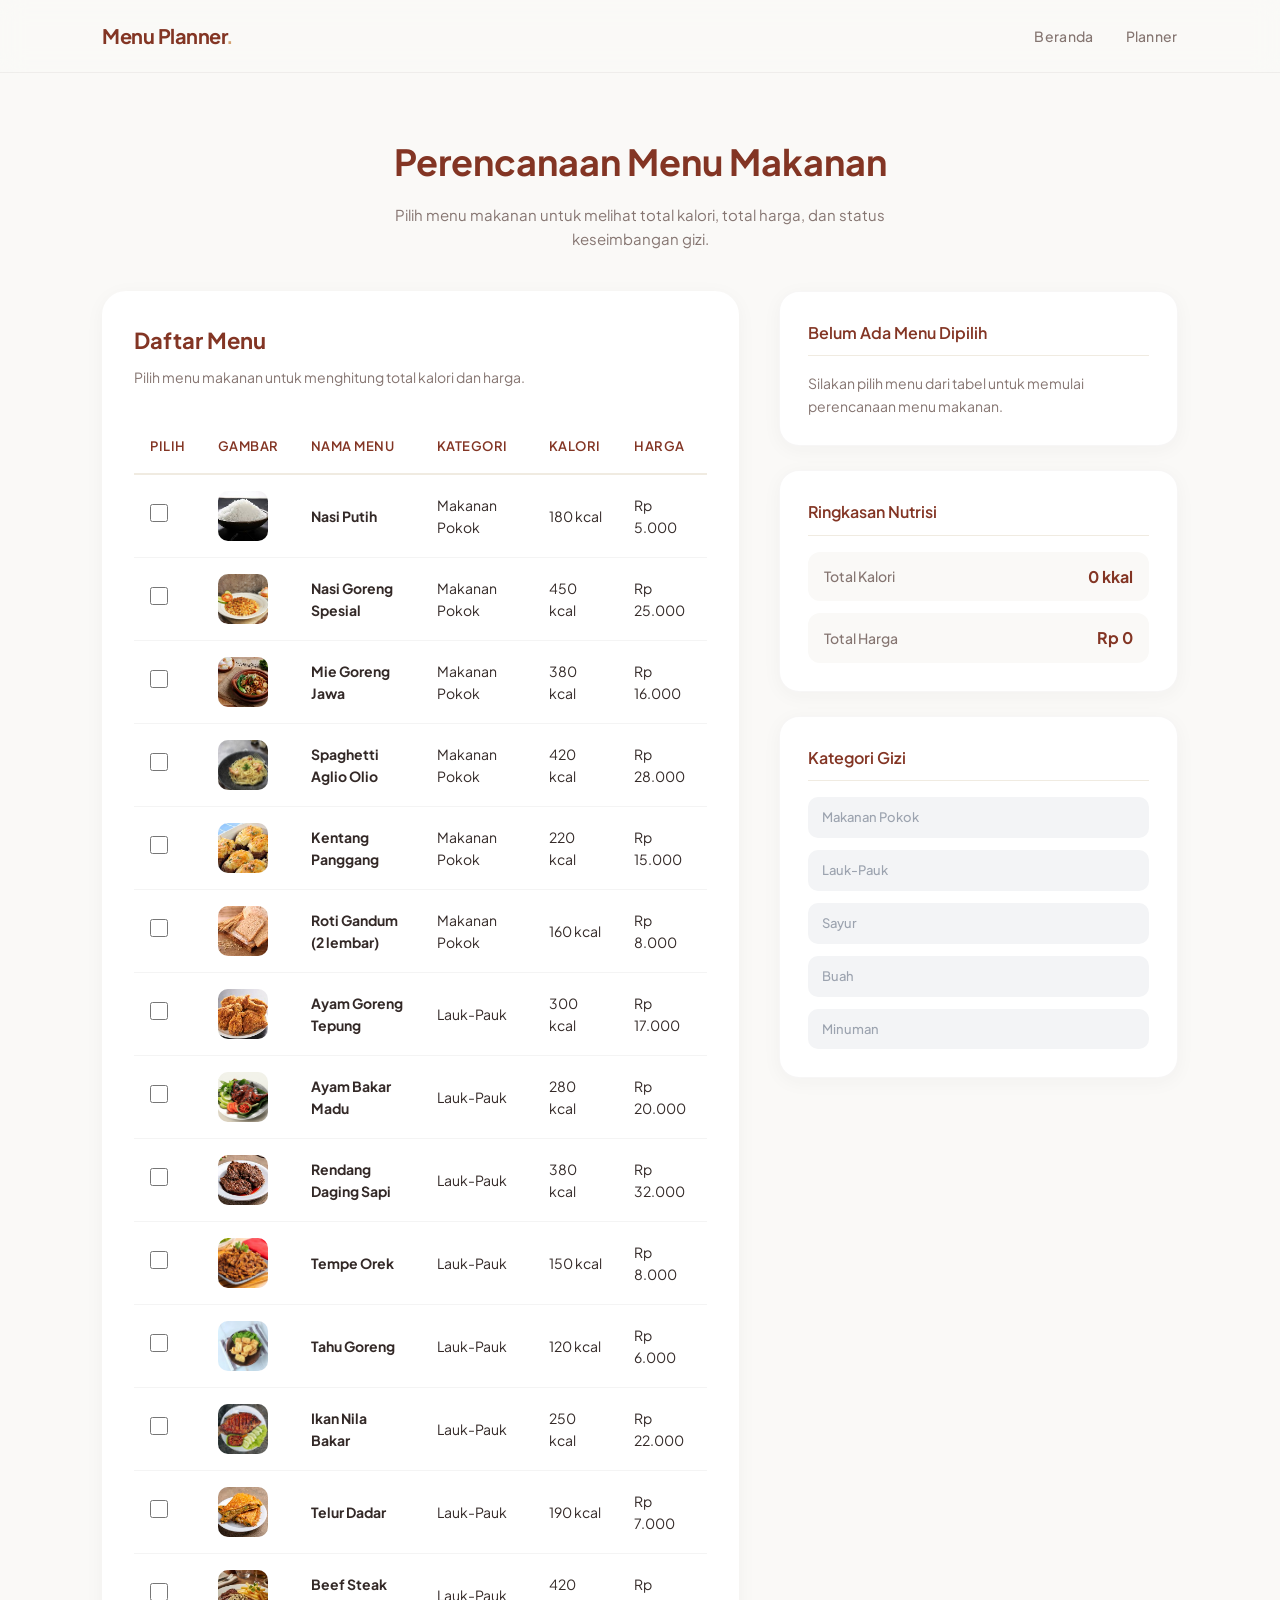
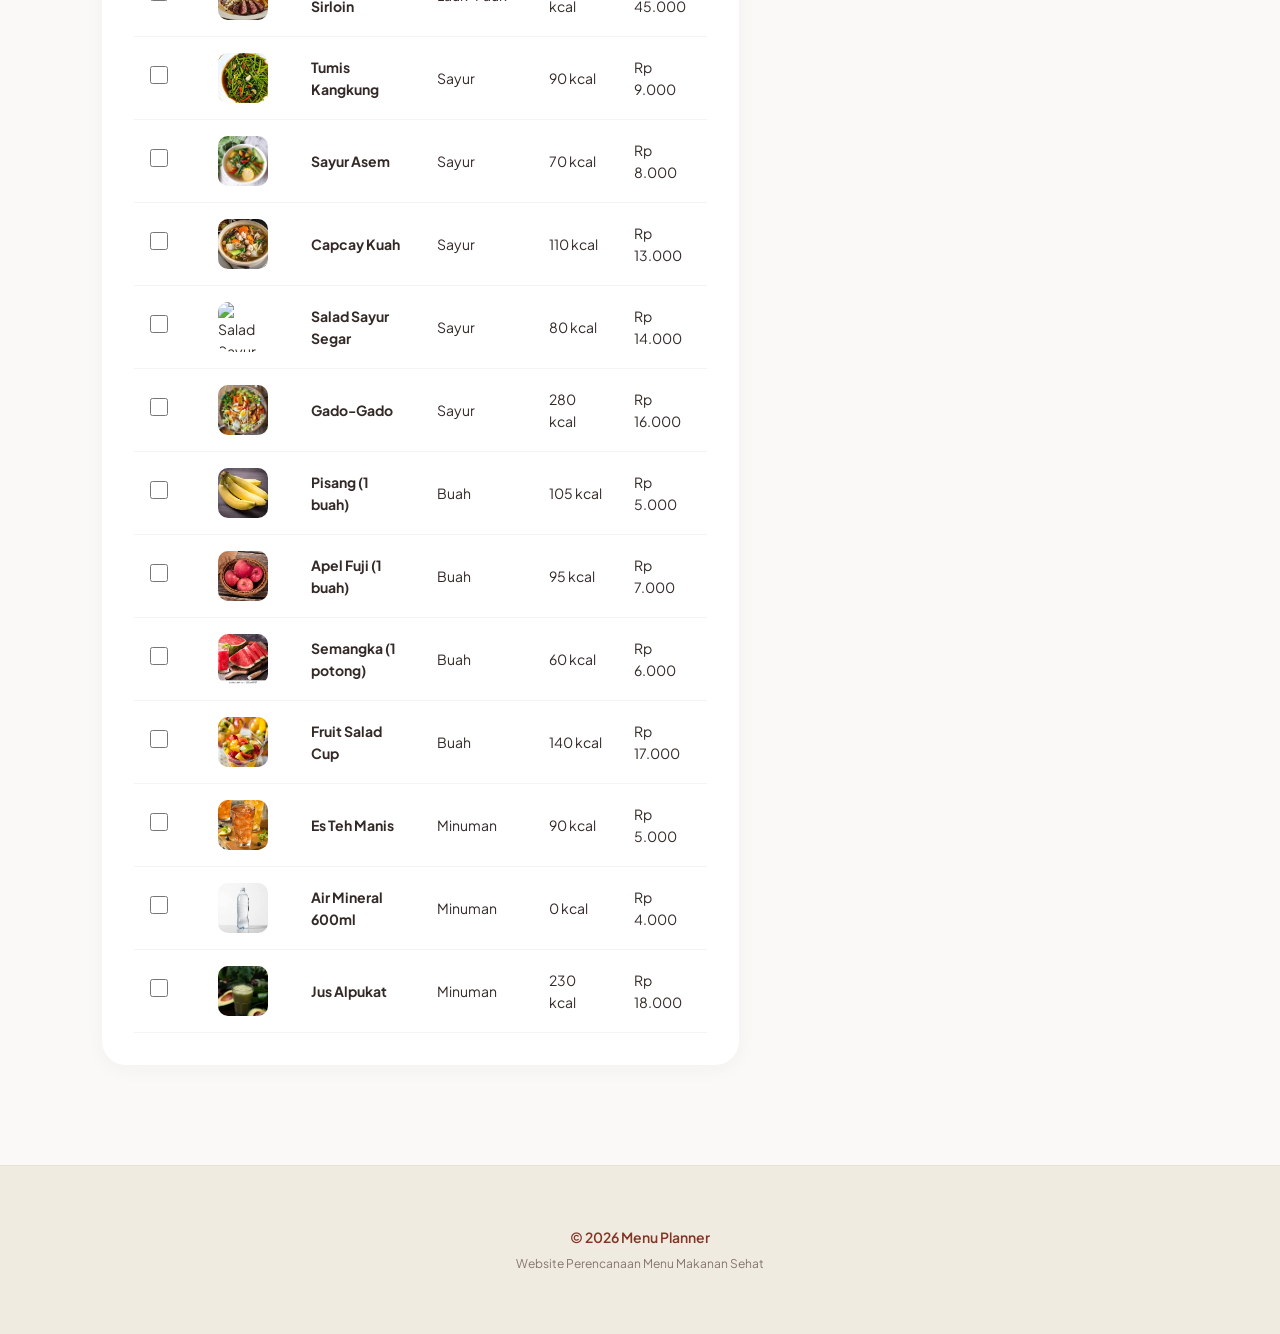
==== commit 6d0c9c42: "implemented planner system" ====
--- a/planner.html
+++ b/planner.html
@@ -1,18 +1,17 @@
 <!DOCTYPE html>
 <html lang="id">
-
 <head>
     <meta charset="UTF-8">
     <meta name="viewport" content="width=device-width, initial-scale=1.0">
     <title>Menu Planner</title>
     <link rel="stylesheet" href="css/style.css">
 </head>
-
 <body>
     <header>
         <div class="logo">
             <h1>Menu Planner</h1>
         </div>
+
         <nav>
             <ul>
                 <li><a href="index.html">Beranda</a></li>
@@ -20,305 +19,101 @@
             </ul>
         </nav>
     </header>
+
     <main>
+
         <section class="planner-header">
             <h2>Perencanaan Menu Makanan</h2>
-            <p>Pilih menu makanan untuk melihat total kalori, total harga, dan status keseimbangan gizi.</p>
+            <p>
+                Pilih menu makanan untuk melihat total kalori,
+                total harga, dan status keseimbangan gizi.
+            </p>
         </section>
+
         <section class="planner-layout">
-            <section class="menu-table-area">
+            <div class="menu-table-area">
                 <h2>Daftar Menu</h2>
+                <p>Pilih menu makanan untuk menghitung total kalori dan harga.</p>
+                
                 <table>
                     <thead>
                         <tr>
+                            <th>Pilih</th>
                             <th>Gambar</th>
                             <th>Nama Menu</th>
                             <th>Kategori</th>
                             <th>Kalori</th>
                             <th>Harga</th>
-                            <th>Pilih</th>
                         </tr>
                     </thead>
-                    <tbody>
-                        <tr data-name="Nasi Putih" data-category="Makanan Pokok" data-calories="180" data-price="5000"
-                            data-image="images/nasi-putih.jpg">
-                            <td><img src="images/Nasi-Putih.jpg" alt="Nasi Putih" width="70"></td>
-                            <td>Nasi Putih</td>
-                            <td>Makanan Pokok</td>
-                            <td>180 kkal</td>
-                            <td>Rp 5,000</td>
-                            <td><input type="checkbox"></td>
-                        </tr>
-                        <tr data-name="Nasi Goreng Spesial" data-category="Makanan Pokok" data-calories="450"
-                            data-price="18000" data-image="images/nasi-goreng-spesial.jpg">
-                            <td><img src="images/Nasi-Goreng-Spesial.jpg" alt="Nasi Goreng Spesial" width="70"></td>
-                            <td>Nasi Goreng Spesial</td>
-                            <td>Makanan Pokok</td>
-                            <td>450 kkal</td>
-                            <td>Rp 18,000</td>
-                            <td><input type="checkbox"></td>
-                        </tr>
-                        <tr data-name="Mie Goreng Jawa" data-category="Makanan Pokok" data-calories="380"
-                            data-price="16000" data-image="images/mie-goreng-jawa.jpg">
-                            <td><img src="images/Mie-Goreng-Jawa.jpg" alt="Mie Goreng Jawa" width="70"></td>
-                            <td>Mie Goreng Jawa</td>
-                            <td>Makanan Pokok</td>
-                            <td>380 kkal</td>
-                            <td>Rp 16,000</td>
-                            <td><input type="checkbox"></td>
-                        </tr>
-                        <tr data-name="Spaghetti Aglio Olio" data-category="Makanan Pokok" data-calories="420"
-                            data-price="28000" data-image="images/spaghetti-aglio-olio.jpg">
-                            <td><img src="images/Spaghetti-Aglio-Olio.jpg" alt="Spaghetti Aglio Olio" width="70"></td>
-                            <td>Spaghetti Aglio Olio</td>
-                            <td>Makanan Pokok</td>
-                            <td>420 kkal</td>
-                            <td>Rp 28,000</td>
-                            <td><input type="checkbox"></td>
-                        </tr>
-                        <tr data-name="Kentang Panggang" data-category="Makanan Pokok" data-calories="220"
-                            data-price="15000" data-image="images/kentang-panggang.jpg">
-                            <td><img src="images/Kentang-Panggang.jpg" alt="Kentang Panggang" width="70"></td>
-                            <td>Kentang Panggang</td>
-                            <td>Makanan Pokok</td>
-                            <td>220 kkal</td>
-                            <td>Rp 15,000</td>
-                            <td><input type="checkbox"></td>
-                        </tr>
-                        <tr data-name="Roti Gandum (2 lembar)" data-category="Makanan Pokok" data-calories="160"
-                            data-price="8000" data-image="images/roti-gandum.jpg">
-                            <td><img src="images/Roti-Gandum.jpg" alt="Roti Gandum (2 lembar)" width="70"></td>
-                            <td>Roti Gandum (2 lembar)</td>
-                            <td>Makanan Pokok</td>
-                            <td>160 kkal</td>
-                            <td>Rp 8,000</td>
-                            <td><input type="checkbox"></td>
-                        </tr>
-                        <tr data-name="Ayam Goreng Tepung" data-category="Lauk-Pauk" data-calories="300"
-                            data-price="17000" data-image="images/ayam-goreng-tepung.jpg">
-                            <td><img src="images/Ayam-Goreng-Tepung.jpg" alt="Ayam Goreng Tepung" width="70"></td>
-                            <td>Ayam Goreng Tepung</td>
-                            <td>Lauk-Pauk</td>
-                            <td>300 kkal</td>
-                            <td>Rp 17,000</td>
-                            <td><input type="checkbox"></td>
-                        </tr>
-                        <tr data-name="Ayam Bakar Madu" data-category="Lauk-Pauk" data-calories="280" data-price="20000"
-                            data-image="images/ayam-bakar-madu.jpg">
-                            <td><img src="images/Ayam-Bakar-Madu.png" alt="Ayam Bakar Madu" width="70"></td>
-                            <td>Ayam Bakar Madu</td>
-                            <td>Lauk-Pauk</td>
-                            <td>280 kkal</td>
-                            <td>Rp 20,000</td>
-                            <td><input type="checkbox"></td>
-                        </tr>
-                        <tr data-name="Rendang Daging Sapi" data-category="Lauk-Pauk" data-calories="380"
-                            data-price="32000" data-image="images/rendang.jpg">
-                            <td><img src="images/Rendang.jpg" alt="Rendang Daging Sapi" width="70"></td>
-                            <td>Rendang Daging Sapi</td>
-                            <td>Lauk-Pauk</td>
-                            <td>380 kkal</td>
-                            <td>Rp 32,000</td>
-                            <td><input type="checkbox"></td>
-                        </tr>
-                        <tr data-name="Tempe Orek" data-category="Lauk-Pauk" data-calories="150" data-price="8000"
-                            data-image="images/tempe-orek.jpg">
-                            <td><img src="images/Tempe-Orek.jpg" alt="Tempe Orek" width="70"></td>
-                            <td>Tempe Orek</td>
-                            <td>Lauk-Pauk</td>
-                            <td>150 kkal</td>
-                            <td>Rp 8,000</td>
-                            <td><input type="checkbox"></td>
-                        </tr>
-                        <tr data-name="Tahu Goreng" data-category="Lauk-Pauk" data-calories="120" data-price="6000"
-                            data-image="images/tahu-goreng.jpg">
-                            <td><img src="images/Tahu-Goreng.jpg" alt="Tahu Goreng" width="70"></td>
-                            <td>Tahu Goreng</td>
-                            <td>Lauk-Pauk</td>
-                            <td>120 kkal</td>
-                            <td>Rp 6,000</td>
-                            <td><input type="checkbox"></td>
-                        </tr>
-                        <tr data-name="Ikan Nila Bakar" data-category="Lauk-Pauk" data-calories="250" data-price="22000"
-                            data-image="images/ikan-nila-bakar.jpg">
-                            <td><img src="images/Ikan-Nila-Bakar.jpg" alt="Ikan Nila Bakar" width="70"></td>
-                            <td>Ikan Nila Bakar</td>
-                            <td>Lauk-Pauk</td>
-                            <td>250 kkal</td>
-                            <td>Rp 22,000</td>
-                            <td><input type="checkbox"></td>
-                        </tr>
-                        <tr data-name="Telur Dadar" data-category="Lauk-Pauk" data-calories="190" data-price="7000"
-                            data-image="images/telur-dadar.jpg">
-                            <td><img src="images/Telur-Dadar.jpg" alt="Telur Dadar" width="70"></td>
-                            <td>Telur Dadar</td>
-                            <td>Lauk-Pauk</td>
-                            <td>190 kkal</td>
-                            <td>Rp 7,000</td>
-                            <td><input type="checkbox"></td>
-                        </tr>
-                        <tr data-name="Beef Steak Sirloin" data-category="Lauk-Pauk" data-calories="420"
-                            data-price="45000" data-image="images/beef-steak-sirloin.jpg">
-                            <td><img src="images/Beef-Steak-Sirloin.jpg" alt="Beef Steak Sirloin" width="70"></td>
-                            <td>Beef Steak Sirloin</td>
-                            <td>Lauk-Pauk</td>
-                            <td>420 kkal</td>
-                            <td>Rp 45,000</td>
-                            <td><input type="checkbox"></td>
-                        </tr>
-                        <tr data-name="Tumis Kangkung" data-category="Sayur" data-calories="90" data-price="9000"
-                            data-image="images/tumis-kangkung.jpg">
-                            <td><img src="images/Tumis-Kangkung.jpg" alt="Tumis Kangkung" width="70"></td>
-                            <td>Tumis Kangkung</td>
-                            <td>Sayur</td>
-                            <td>90 kkal</td>
-                            <td>Rp 9,000</td>
-                            <td><input type="checkbox"></td>
-                        </tr>
-                        <tr data-name="Sayur Asem" data-category="Sayur" data-calories="70" data-price="8000"
-                            data-image="images/sayur-asem.jpg">
-                            <td><img src="images/Sayur-Asem.jpg" alt="Sayur Asem" width="70"></td>
-                            <td>Sayur Asem</td>
-                            <td>Sayur</td>
-                            <td>70 kkal</td>
-                            <td>Rp 8,000</td>
-                            <td><input type="checkbox"></td>
-                        </tr>
-                        <tr data-name="Capcay Kuah" data-category="Sayur" data-calories="110" data-price="13000"
-                            data-image="images/capcay-kuah.jpg">
-                            <td><img src="images/Capcay-Kuah.jpg" alt="Capcay Kuah" width="70"></td>
-                            <td>Capcay Kuah</td>
-                            <td>Sayur</td>
-                            <td>110 kkal</td>
-                            <td>Rp 13,000</td>
-                            <td><input type="checkbox"></td>
-                        </tr>
-                        <tr data-name="Salad Sayur Segar" data-category="Sayur" data-calories="80" data-price="14000"
-                            data-image="images/salad-sayur-segar.jpg">
-                            <td><img src="images/Salad-Sayur.jpg" alt="Salad Sayur Segar" width="70"></td>
-                            <td>Salad Sayur Segar</td>
-                            <td>Sayur</td>
-                            <td>80 kkal</td>
-                            <td>Rp 14,000</td>
-                            <td><input type="checkbox"></td>
-                        </tr>
-                        <tr data-name="Gado-Gado" data-category="Sayur" data-calories="280" data-price="16000"
-                            data-image="images/gado-gado.jpg">
-                            <td><img src="images/Gado-Gado.jpg" alt="Gado-Gado" width="70"></td>
-                            <td>Gado-Gado</td>
-                            <td>Sayur</td>
-                            <td>280 kkal</td>
-                            <td>Rp 16,000</td>
-                            <td><input type="checkbox"></td>
-                        </tr>
-                        <tr data-name="Pisang (1 buah)" data-category="Buah" data-calories="105" data-price="5000"
-                            data-image="images/pisang.jpg">
-                            <td><img src="images/Pisang.jpg" alt="Pisang (1 buah)" width="70"></td>
-                            <td>Pisang (1 buah)</td>
-                            <td>Buah</td>
-                            <td>105 kkal</td>
-                            <td>Rp 5,000</td>
-                            <td><input type="checkbox"></td>
-                        </tr>
-                        <tr data-name="Apel Fuji (1 buah)" data-category="Buah" data-calories="95" data-price="7000"
-                            data-image="images/apel-fuji.jpg">
-                            <td><img src="images/Apel-Fuji.jpg" alt="Apel Fuji (1 buah)" width="70"></td>
-                            <td>Apel Fuji (1 buah)</td>
-                            <td>Buah</td>
-                            <td>95 kkal</td>
-                            <td>Rp 7,000</td>
-                            <td><input type="checkbox"></td>
-                        </tr>
-                        <tr data-name="Semangka (1 potong)" data-category="Buah" data-calories="60" data-price="6000"
-                            data-image="images/semangka.jpg">
-                            <td><img src="images/Semangka.jpg" alt="Semangka (1 potong)" width="70"></td>
-                            <td>Semangka (1 potong)</td>
-                            <td>Buah</td>
-                            <td>60 kkal</td>
-                            <td>Rp 6,000</td>
-                            <td><input type="checkbox"></td>
-                        </tr>
-                        <tr data-name="Fruit Salad Cup" data-category="Buah" data-calories="140" data-price="17000"
-                            data-image="images/fruit-salad-cup.jpg">
-                            <td><img src="images/Fruit-Salad.jpg" alt="Fruit Salad Cup" width="70"></td>
-                            <td>Fruit Salad Cup</td>
-                            <td>Buah</td>
-                            <td>140 kkal</td>
-                            <td>Rp 17,000</td>
-                            <td><input type="checkbox"></td>
-                        </tr>
-                        <tr data-name="Es Teh Manis" data-category="Minuman" data-calories="90" data-price="5000"
-                            data-image="images/es-teh-manis.jpg">
-                            <td><img src="images/Es-Teh-Manis.jpg" alt="Es Teh Manis" width="70"></td>
-                            <td>Es Teh Manis</td>
-                            <td>Minuman</td>
-                            <td>90 kkal</td>
-                            <td>Rp 5,000</td>
-                            <td><input type="checkbox"></td>
-                        </tr>
-                        <tr data-name="Air Mineral 600ml" data-category="Minuman" data-calories="0" data-price="4000"
-                            data-image="images/air-mineral-600ml.jpg">
-                            <td><img src="images/Air-Mineral.jpg" alt="Air Mineral 600ml" width="70"></td>
-                            <td>Air Mineral 600ml</td>
-                            <td>Minuman</td>
-                            <td>0 kkal</td>
-                            <td>Rp 4,000</td>
-                            <td><input type="checkbox"></td>
-                        </tr>
-                        <tr data-name="Jus Alpukat" data-category="Minuman" data-calories="230" data-price="18000"
-                            data-image="images/jus-alpukat.jpg">
-                            <td><img src="images/Jus-Alpukat.jpg" alt="Jus Alpukat" width="70"></td>
-                            <td>Jus Alpukat</td>
-                            <td>Minuman</td>
-                            <td>230 kkal</td>
-                            <td>Rp 18,000</td>
-                            <td><input type="checkbox"></td>
-                        </tr>
-                    </tbody>
+                    <tbody id="menu-container">
+                        </tbody>
                 </table>
-            </section>
+            </div>
             <aside class="planner-sidebar">
                 <section id="emptyState">
                     <h3>Belum Ada Menu Dipilih</h3>
-                    <p>Silakan pilih menu dari tabel untuk memulai perencanaan menu makanan.</p>
+                    <p>
+                        Silakan pilih menu dari tabel untuk memulai
+                        perencanaan menu makanan.
+                    </p>
                 </section>
-                <section class="selected-menu">
+                <section class="selected-menu" hidden>
                     <h3>Menu Terpilih</h3>
-                    <div id="selectedImages"></div>
+                    <div id="selectedImages">
+                    </div>
                 </section>
                 <section class="summary">
                     <h3>Ringkasan Nutrisi</h3>
                     <article class="summary-card">
                         <h4>Total Kalori</h4>
-                        <p><span id="totalCalories">0</span> kkal</p>
+                        <p>
+                            <span id="totalCalories">0</span> kkal
+                        </p>
                     </article>
                     <article class="summary-card">
                         <h4>Total Harga</h4>
-                        <p>Rp <span id="totalPrice">0</span></p>
+                        <p>
+                            Rp <span id="totalPrice">0</span>
+                        </p>
                     </article>
                 </section>
                 <section class="nutrition-status">
                     <h3>Kategori Gizi</h3>
                     <ul>
-                        <li id="statusPokok">Makanan Pokok</li>
-                        <li id="statusLauk">Lauk-Pauk</li>
-                        <li id="statusSayur">Sayur</li>
-                        <li id="statusBuah">Buah</li>
-                        <li id="statusMinuman">Minuman</li>
+                        <li id="statusPokok">
+                            Makanan Pokok
+                        </li>
+                        <li id="statusLauk">
+                            Lauk-Pauk
+                        </li>
+                        <li id="statusSayur">
+                            Sayur
+                        </li>
+                        <li id="statusBuah">
+                            Buah
+                        </li>
+                        <li id="statusMinuman">
+                            Minuman
+                        </li>
                     </ul>
                 </section>
                 <section id="balancedBadge" hidden>
                     <h3>Menu Seimbang</h3>
-                    <p>Semua kategori gizi telah terpenuhi.</p>
+                    <p>
+                        Semua kategori gizi telah terpenuhi.
+                    </p>
                 </section>
             </aside>
         </section>
     </main>
+
     <footer>
         <p>© 2026 Menu Planner</p>
-        <p>Website Perencanaan Menu Makanan Sehat</p>
+        <p>
+            Website Perencanaan Menu Makanan Sehat
+        </p>
     </footer>
     <script src="js/script.js"></script>
 </body>
-
-</html>+</html>
--- a/css/style.css
+++ b/css/style.css
@@ -471,6 +471,34 @@
     color: var(--color-primary);
 }
 
+#selectedImages {
+    display: flex;
+    flex-wrap: wrap;
+    gap: 10px;
+}
+
+.selected-item {
+    display: flex;
+    align-items: center;
+    gap: 10px;
+    background-color: var(--bg-primary);
+    border-radius: 12px;
+    padding: 6px 12px 6px 6px;
+    width: 100%;
+}
+
+.selected-item img {
+    width: 40px;
+    height: 40px;
+    border-radius: 8px;
+}
+
+.selected-item span {
+    font-size: 13px;
+    font-weight: 500;
+    color: var(--text-main);
+}
+
 .nutrition-status ul {
     display: flex;
     flex-direction: column;
